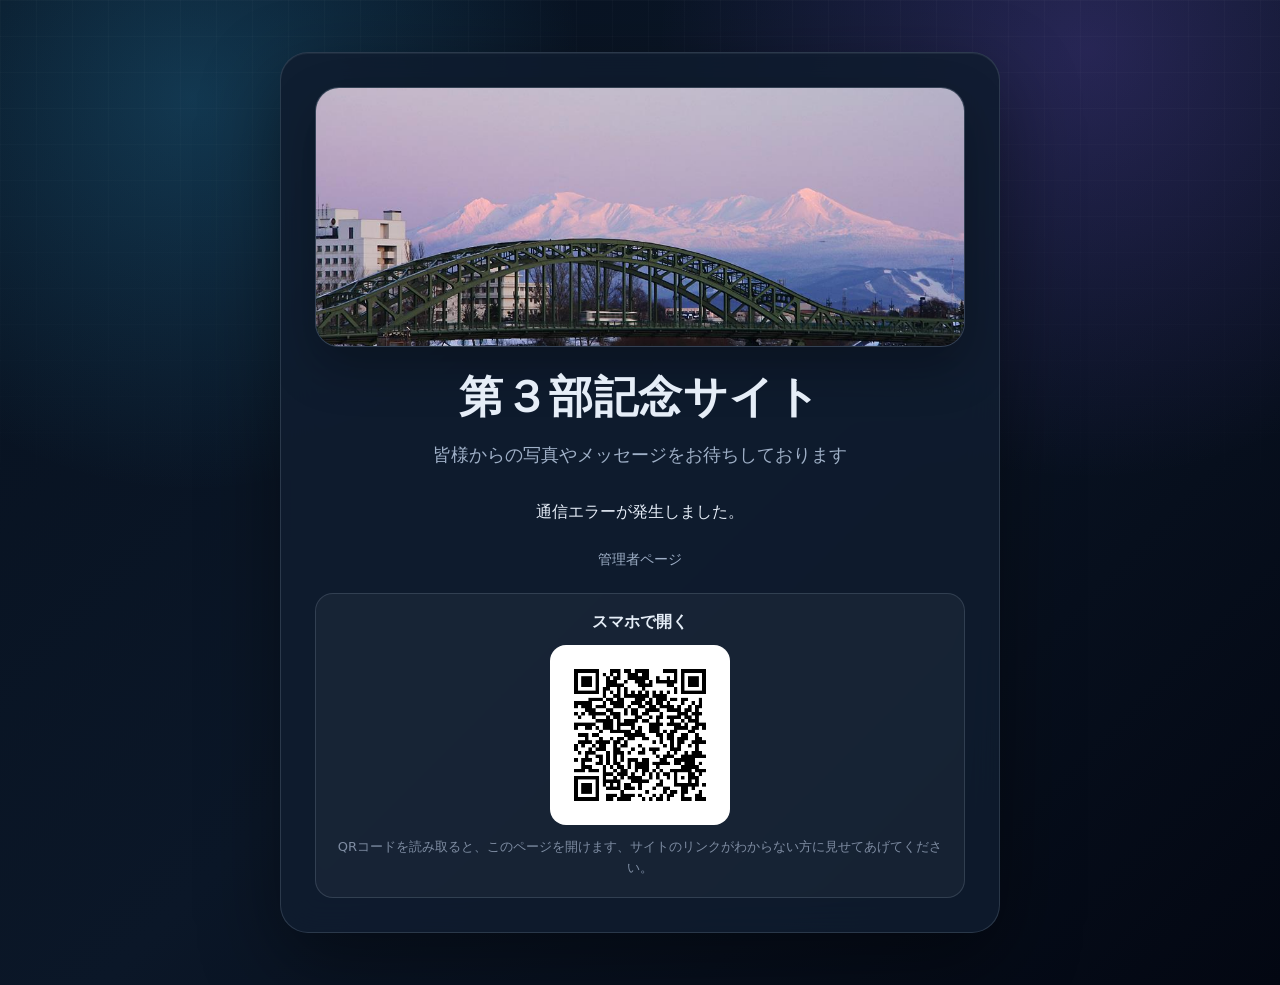
==== index.html @ 17c4a403 "Add files via upload" ====
<!DOCTYPE html>
<html lang="ja">

<head>
    <meta charset="UTF-8">
    <meta name="viewport" content="width=device-width, initial-scale=1.0">
    <title>第３部記念サイト</title>
    <link rel="stylesheet" href="style.css">
</head>

<body>

    <div class="card">

        <div id="siteHeroSlider" class="site-hero-slider">
            <div id="siteHeroTrack" class="site-hero-track"></div>
        </div>

        <h1 id="siteTitle">第３部記念サイト</h1>

        <p id="siteSubtitle" class="subtitle">
            皆様からの写真やメッセージをお待ちしております
        </p>
        <section id="venueNotice" class="venue-notice" hidden>
            <h2 id="venueNoticeTitle"></h2>

            <div class="venue-info">
                <p id="venueDateRow" hidden>
                    <span>日時</span>
                    <b id="venueDate"></b>
                </p>

                <p id="venueNameRow" hidden>
                    <span>会場</span>
                    <b id="venueName"></b>
                </p>

                <p id="venueAddressRow" hidden>
                    <span>住所</span>
                    <b id="venueAddress"></b>
                </p>
            </div>

            <p id="venueNoticeText" class="venue-notice-text" hidden></p>

            <div class="venue-button-row">
                <a id="venueMapLink" class="button venue-map-button" target="_blank" rel="noopener noreferrer" hidden>
                    会場をGoogleマップで開く
                </a>


            </div>
        </section>

        <div id="recipientList"></div>
        <footer>
            <a href="admin/index.html">
                管理者ページ
            </a>
        </footer>
        <div class="qr-section">
            <p class="qr-title">スマホで開く</p>

            <img class="site-qr" src="/images/farewell_site_qr.png" alt="送別会ページQRコード">

            <p class="qr-note">
                QRコードを読み取ると、このページを開けます、サイトのリンクがわからない方に見せてあげてください。
            </p>
        </div>
    </div>



    <script>
        let heroScrollerTimerId = null;
        let heroScrollerResumeTimerId = null;
        let heroScrollEndTimerId = null;
        let heroScrollerLoopWidth = 0;
        let heroScrollerSlider = null;
        let heroScrollerTrack = null;
        let heroScrollerOriginalPhotoCount = 0;
        let heroUserScrolling = false;

        async function loadHeroPhotos() {
            const slider = document.getElementById("siteHeroSlider");
            const track = document.getElementById("siteHeroTrack");

            setupHeroNativeFlick(slider, track);

            try {
                const response = await fetch(
                    `/api/site_hero_photos?t=${Date.now()}`,
                    {
                        cache: "no-store"
                    }
                );

                const data = await response.json();

                if (!data.ok || !data.photos || data.photos.length === 0) {
                    renderHeroFallback(slider, track);
                    return;
                }

                renderHeroSlider(slider, track, data.photos);

            } catch (error) {
                renderHeroFallback(slider, track);
            }
        }

        function renderHeroFallback(slider, track) {
            stopHeroScroller();

            slider.classList.add("is-static");
            slider.scrollLeft = 0;

            track.innerHTML = "";

            const image = document.createElement("img");
            image.className = "site-hero-photo";
            image.src = `/images/site-hero.jpg?t=${Date.now()}`;
            image.alt = "送別会";

            track.appendChild(image);
        }

        function renderHeroSlider(slider, track, photos) {
            stopHeroScroller();

            slider.classList.remove("is-static");
            slider.scrollLeft = 0;
            track.innerHTML = "";

            const safePhotos =
                photos.filter(photo =>
                    /^https:\/\/[^\s"'<>]+$/i.test(String(photo.image_url || ""))
                );

            if (safePhotos.length === 0) {
                renderHeroFallback(slider, track);
                return;
            }

            if (safePhotos.length === 1) {
                slider.classList.add("is-static");

                const image = createHeroImage(safePhotos[0]);
                track.appendChild(image);
                return;
            }

            const loopPhotos = [];

            /*
                3周以上並べる。
                iPhoneのネイティブ横スクロールで触れるようにする。
            */
            while (
                loopPhotos.length < safePhotos.length * 3 ||
                loopPhotos.length < 12
            ) {
                safePhotos.forEach(photo => {
                    loopPhotos.push(photo);
                });
            }

            loopPhotos.forEach(photo => {
                const image = createHeroImage(photo);
                track.appendChild(image);
            });

            waitForHeroImages(track)
                .then(() => {
                    setTimeout(() => {
                        startHeroScroller(
                            slider,
                            track,
                            safePhotos.length,
                            false
                        );
                    }, 300);
                });
        }

        function createHeroImage(photo) {
            const image = document.createElement("img");
            image.className = "site-hero-photo";
            image.src = photo.image_url;
            image.alt = "送別会写真";
            image.loading = "eager";
            image.decoding = "async";
            return image;
        }

        function waitForHeroImages(track) {
            const images =
                [...track.querySelectorAll("img")];

            const waits =
                images.map(image => {
                    if (image.complete) {
                        return Promise.resolve();
                    }

                    return new Promise(resolve => {
                        image.addEventListener("load", resolve, { once: true });
                        image.addEventListener("error", resolve, { once: true });
                    });
                });

            return Promise.all(waits);
        }

        function startHeroScroller(
            slider,
            track,
            originalPhotoCount,
            keepPosition
        ) {
            pauseHeroScroller();

            heroScrollerSlider = slider;
            heroScrollerTrack = track;
            heroScrollerOriginalPhotoCount = originalPhotoCount;

            heroScrollerLoopWidth =
                calculateHeroLoopWidth(track, originalPhotoCount);

            if (heroScrollerLoopWidth <= 1) {
                return;
            }

            /*
                3周並んでいるうち、真ん中の周から開始する。
                左右どちらにフリックしても余裕を持たせる。
            */
            if (!keepPosition) {
                slider.scrollLeft = heroScrollerLoopWidth;
            }

            normalizeHeroScrollPosition(slider);

            const speed = 2;

            heroScrollerTimerId = setInterval(() => {
                if (heroUserScrolling) {
                    return;
                }

                slider.scrollLeft += speed;

                normalizeHeroScrollPosition(slider);

            }, 30);
        }

        function pauseHeroScroller() {
            if (heroScrollerTimerId) {
                clearInterval(heroScrollerTimerId);
                heroScrollerTimerId = null;
            }
        }

        function stopHeroScroller() {
            pauseHeroScroller();

            if (heroScrollerResumeTimerId) {
                clearTimeout(heroScrollerResumeTimerId);
                heroScrollerResumeTimerId = null;
            }

            if (heroScrollEndTimerId) {
                clearTimeout(heroScrollEndTimerId);
                heroScrollEndTimerId = null;
            }

            heroScrollerLoopWidth = 0;
            heroScrollerSlider = null;
            heroScrollerTrack = null;
            heroScrollerOriginalPhotoCount = 0;
            heroUserScrolling = false;
        }

        function setupHeroNativeFlick(slider, track) {
            if (slider.dataset.heroNativeFlickReady === "1") {
                return;
            }

            slider.dataset.heroNativeFlickReady = "1";

            const beginManualScroll = () => {
                if (heroScrollerLoopWidth <= 1) {
                    return;
                }

                heroUserScrolling = true;
                pauseHeroScroller();

                if (heroScrollerResumeTimerId) {
                    clearTimeout(heroScrollerResumeTimerId);
                    heroScrollerResumeTimerId = null;
                }

                if (heroScrollEndTimerId) {
                    clearTimeout(heroScrollEndTimerId);
                    heroScrollEndTimerId = null;
                }
            };

            const endManualScroll = () => {
                if (heroScrollerLoopWidth <= 1) {
                    return;
                }

                if (heroScrollEndTimerId) {
                    clearTimeout(heroScrollEndTimerId);
                }

                heroScrollEndTimerId = setTimeout(() => {
                    heroUserScrolling = false;

                    startHeroScroller(
                        slider,
                        track,
                        heroScrollerOriginalPhotoCount,
                        true
                    );

                }, 1200);
            };

            /*
                scrollイベントでは停止しない。
                ここではループ位置の補正だけ行う。
            */
            slider.addEventListener("scroll", () => {
                normalizeHeroScrollPosition(slider);
            }, {
                passive: true
            });

            /*
                iPhone / iPad
            */
            slider.addEventListener("touchstart", beginManualScroll, {
                passive: true
            });

            slider.addEventListener("touchend", endManualScroll, {
                passive: true
            });

            slider.addEventListener("touchcancel", endManualScroll, {
                passive: true
            });

            /*
                PC
            */
            slider.addEventListener("mousedown", beginManualScroll);

            window.addEventListener("mouseup", endManualScroll);
        }

        function normalizeHeroScrollPosition(slider) {
            if (heroScrollerLoopWidth <= 1) {
                return;
            }

            /*
                3周分のうち、真ん中周辺に戻す。
                見た目は同じ写真列なので、ジャンプしても分からない。
            */
            if (slider.scrollLeft < heroScrollerLoopWidth * 0.45) {
                slider.scrollLeft += heroScrollerLoopWidth;
                return;
            }

            if (slider.scrollLeft > heroScrollerLoopWidth * 1.55) {
                slider.scrollLeft -= heroScrollerLoopWidth;
            }
        }

        function calculateHeroLoopWidth(track, originalPhotoCount) {
            const photos =
                [...track.querySelectorAll(".site-hero-photo")]
                    .slice(0, originalPhotoCount);

            if (photos.length === 0) {
                return 0;
            }

            const style =
                window.getComputedStyle(track);

            const gap =
                parseFloat(style.columnGap || style.gap || "0") || 0;

            let width = 0;

            photos.forEach(photo => {
                width += photo.getBoundingClientRect().width;
            });

            width += gap * photos.length;

            return Math.max(1, width);
        }

        async function loadSiteNotice() {
            const siteTitle = document.getElementById("siteTitle");
            const siteSubtitle = document.getElementById("siteSubtitle");
            const venueNotice = document.getElementById("venueNotice");
            const venueNoticeTitle = document.getElementById("venueNoticeTitle");
            const venueDateRow = document.getElementById("venueDateRow");
            const venueDate = document.getElementById("venueDate");
            const venueNameRow = document.getElementById("venueNameRow");
            const venueName = document.getElementById("venueName");
            const venueAddressRow = document.getElementById("venueAddressRow");
            const venueAddress = document.getElementById("venueAddress");
            const venueNoticeText = document.getElementById("venueNoticeText");
            const venueMapLink = document.getElementById("venueMapLink");


            try {
                const response = await fetch("/api/site_notice");
                const data = await response.json();

                if (!data.ok || !data.notice) {
                    venueNotice.hidden = true;
                    return;
                }

                const notice = data.notice;

                siteTitle.textContent = notice.site_title || "第３部送別記念サイト";
                siteSubtitle.textContent = notice.site_subtitle || "皆様からの写真やメッセージをお待ちしております";

                if (!notice.is_visible) {
                    venueNotice.hidden = true;
                    return;
                }

                venueNoticeTitle.textContent =
                    notice.notice_title || "宴会場のお知らせ";

                setNoticeRow(
                    venueDateRow,
                    venueDate,
                    notice.event_datetime
                );

                setNoticeRow(
                    venueNameRow,
                    venueName,
                    notice.venue_name
                );

                setNoticeRow(
                    venueAddressRow,
                    venueAddress,
                    notice.venue_address
                );

                setNoticeText(
                    venueNoticeText,
                    notice.notice_text
                );

                setNoticeLink(
                    venueMapLink,
                    notice.map_url
                );

                venueNotice.hidden = false;

            } catch (error) {
                venueNotice.hidden = true;
            }
        }

        function setNoticeRow(rowElement, valueElement, value) {
            const text = String(value || "").trim();

            if (!text) {
                rowElement.hidden = true;
                valueElement.textContent = "";
                return;
            }

            valueElement.textContent = text;
            rowElement.hidden = false;
        }

        function setNoticeText(element, value) {
            const text = String(value || "").trim();

            if (!text) {
                element.hidden = true;
                element.textContent = "";
                return;
            }

            element.textContent = text;
            element.hidden = false;
        }

        function setNoticeLink(element, value) {
            const url = String(value || "").trim();

            if (!/^https:\/\/[^\s"'<>]+$/i.test(url)) {
                element.hidden = true;
                element.removeAttribute("href");
                return;
            }

            element.href = url;
            element.hidden = false;
        }

        async function loadRecipients() {

            const list =
                document.getElementById(
                    "recipientList"
                );

            list.innerHTML =
                "<p>読み込み中...</p>";

            try {

                const response =
                    await fetch(
                        "/api/recipients"
                    );

                const data =
                    await response.json();

                if (!data.ok) {

                    list.innerHTML =
                        "<p>送別者情報を取得できませんでした。</p>";

                    return;
                }

                list.innerHTML = "";

                data.recipients.forEach(
                    recipient => {

                        const card = document.createElement("div");
                        card.className = "recipient-card";

                        const avatar = createRecipientAvatar(recipient);

                        const content = document.createElement("div");
                        content.className = "recipient-content";

                        const name = document.createElement("h2");
                        name.textContent = recipient.name || "";

                        const title = document.createElement("p");
                        title.textContent = recipient.title || "";

                        const link = document.createElement("a");
                        link.className = "button";
                        link.href = `person.html?id=${encodeURIComponent(recipient.id)}`;
                        link.textContent = "この方のページを見る";

                        content.appendChild(name);
                        content.appendChild(title);

                        card.appendChild(avatar);
                        card.appendChild(content);
                        card.appendChild(link);
                        list.appendChild(card);

                    }
                );

            } catch (error) {

                list.innerHTML =
                    "<p>通信エラーが発生しました。</p>";

            }

        }


        function createRecipientAvatar(recipient) {

            const avatar =
                document.createElement("div");

            avatar.className =
                "recipient-avatar";

            const imageUrl =
                recipient.photo_url ||
                recipient.image_url ||
                recipient.avatar_url ||
                "";

            if (imageUrl) {

                const image =
                    document.createElement("img");

                image.src = imageUrl;
                image.alt = recipient.name || "送別者";

                avatar.appendChild(image);
                return avatar;

            }

            const name =
                recipient.name || "送";

            avatar.textContent =
                name.trim().slice(0, 1) || "送";

            return avatar;

        }

        loadHeroPhotos();
        loadSiteNotice();
        loadRecipients();

    </script>

</body>

</html>
---- style.css ----
*{
    margin:0;
    padding:0;
    box-sizing:border-box;
}

body{
    min-height:100vh;
    display:flex;
    justify-content:center;
    align-items:center;
    background:linear-gradient(
        135deg,
        #667eea,
        #764ba2
    );
    font-family:"Yu Gothic UI",sans-serif;
    padding:20px;
}

.card{
    width:100%;
    max-width:650px;
    background:#ffffff;
    border-radius:24px;
    padding:40px;
    text-align:center;
    box-shadow:0 20px 50px rgba(0,0,0,.15);
}

.hero-icon{
    font-size:64px;
    margin-bottom:20px;
}

h1{
    font-size:40px;
    margin-bottom:20px;
}

.subtitle{
    font-size:18px;
    margin-bottom:35px;
    color:#555;
}

.button{
    display:block;
    width:100%;
    margin-top:15px;
    padding:18px;
    border-radius:14px;
    text-decoration:none;
    color:#fff;
    background:#4f46e5;
    transition:.2s;
    font-size:18px;
}

.button:hover{
    transform:translateY(-2px);
}

.form-area{
    margin-top:25px;
    text-align:left;
}

.form-label{
    display:block;
    margin:18px 0 8px;
    font-weight:bold;
    color:#333;
}

.input,
.textarea{
    width:100%;
    padding:14px;
    border:1px solid #ddd;
    border-radius:12px;
    font-size:16px;
    font-family:inherit;
}

.textarea{
    min-height:150px;
    resize:vertical;
}

.button-submit{
    border:none;
    cursor:pointer;
    font-family:inherit;
}

.button-secondary{
    background:#64748b;
}

.result-message{
    margin-top:20px;
    font-weight:bold;
    color:#4f46e5;
    text-align:center;
}

.wide-card{
    max-width:850px;
}

.admin-box{
    margin-top:25px;
    text-align:left;
}

.message-list{
    margin-top:25px;
    display:grid;
    gap:16px;
}

.message-card{
    padding:18px;
    border:1px solid #e5e7eb;
    border-radius:16px;
    background:#fafafa;
    /* text-align:left; */
}

.message-name{
    font-weight:bold;
    color:#111827;
}

.message-date{
    margin-top:4px;
    font-size:13px;
    color:#6b7280;
}

.message-text{
    margin-top:12px;
    line-height:1.8;
    white-space:pre-wrap;
    word-break:break-word;
    overflow-wrap:anywhere;
    color:#333;
}

.small-textarea{
    min-height:240px;
}

.button-submit:disabled{
    opacity:.65;
    cursor:not-allowed;
    transform:none;
}

.success-message{
    color:#16a34a;
}

.error-message{
    color:#dc2626;
}

.recipient-card{
    margin-top:20px;
    padding:20px;
    border-radius:16px;
    background:#f8fafc;
    border:1px solid #e5e7eb;
}

.recipient-card h2{
    margin-bottom:10px;
    color:#111827;
}

.recipient-card p{
    margin-bottom:15px;
    color:#6b7280;
}

.profile-section{
    margin-top:25px;
    padding:24px;
    border-radius:18px;
    background:#f8fafc;
    border:1px solid #e5e7eb;
    text-align:left;
}

.profile-section h2{
    margin-bottom:16px;
    text-align:center;
}

.profile-body{
    line-height:1.9;
    color:#333;
    white-space:normal;
    word-break:break-word;
}

.profile-body p{
    margin-bottom:12px;
}

.person-menu{
    margin-top:25px;
}

.gallery-grid{

    display:grid;

    grid-template-columns:
        repeat(
            auto-fill,
            minmax(120px,1fr)
        );

    gap:12px;

    margin-top:20px;

}

.gallery-item img{

    width:100%;
    aspect-ratio:1;

    object-fit:cover;

    border-radius:12px;

    cursor:pointer;

}

.viewer{

    position:fixed;

    inset:0;

    background:
    rgba(0,0,0,.85);

    display:flex;

    justify-content:center;

    align-items:center;

    z-index:9999;

}

.viewer img{

    max-width:95vw;
    max-height:95vh;

}

.hidden{

    display:none;

}

.gallery-grid{
    display:grid;
    grid-template-columns:repeat(auto-fill,minmax(140px,1fr));
    gap:14px;
    margin-top:20px;
}

.gallery-card{
    background:#fff;
    border-radius:16px;
    overflow:hidden;
    border:1px solid #e5e7eb;
    box-shadow:0 8px 18px rgba(0,0,0,.08);
}

.gallery-card img{
    width:100%;
    height:auto;
    max-height:280px;
    object-fit:contain;
    display:block;
    background:#f8fafc;
    cursor:pointer;
}

.gallery-info{
    padding:12px;
}

.gallery-name{
    font-weight:bold;
    margin-bottom:6px;
    color:#111827;
}

.gallery-comment{

    font-size:14px;

    color:#555;

    margin-bottom:8px;

    white-space:pre-wrap;

    text-align:center;

}

.gallery-date{
    font-size:12px;
    color:#999;
}

.viewer{
    position:fixed;
    inset:0;
    background:rgba(0,0,0,.86);
    display:flex;
    justify-content:center;
    align-items:center;
    z-index:9999;
}

.viewer-content{
    position:relative;
    display:flex;
    flex-direction:column;
    align-items:center;
    width:90vw;
    max-width:900px;
    max-height:90vh;
}

#viewerImage{
    width:auto;
    max-width:100%;
    max-height:64vh;
    object-fit:contain;
    border-radius:10px;
    background:#111;
}

.viewer-info{
    margin-top:8px;
    color:#fff;
    text-align:center;
    width:min(700px,90vw);
    max-height:22vh;
    overflow-y:auto;
}

.viewer-name{
    font-size:18px;
    font-weight:bold;
    line-height:1.25;
}

.viewer-comment{
    margin-top:4px;
    white-space:pre-wrap;
    text-align:center;
    word-break:break-word;
    line-height:1.35;
    font-size:14px;
}

.viewer-date{
    margin-top:4px;
    font-size:11px;
    line-height:1.2;
    opacity:.8;
}

.viewer-nav{
    position:absolute;
    top:50%;
    transform:translateY(-50%);
    width:48px;
    height:48px;
    border:none;
    border-radius:50%;
    background:rgba(255,255,255,.28);
    color:#fff;
    font-size:24px;
    cursor:pointer;
    z-index:10000;
}

#prevButton{
    left:12px;
}

#nextButton{
    right:12px;
}

.hidden{
    display:none;
}

@media (max-width:600px){
    .gallery-grid{
        grid-template-columns:repeat(2,1fr);
    }

    .viewer-nav{
        width:42px;
        height:42px;
        font-size:20px;
    }

    #prevButton{
        left:8px;
    }

    #nextButton{
        right:8px;
    }
}

.viewer-close{

    position:absolute;

    top:10px;
    right:10px;

    width:42px;
    height:42px;

    border:none;

    border-radius:50%;

    background:rgba(0,0,0,.6);

    color:#fff;

    font-size:28px;

    font-weight:bold;

    cursor:pointer;

    z-index:10001;

}

.viewer-name,
.viewer-comment,
.viewer-date{
    width:100%;
    text-align:center;
}

.viewer-name{
    font-size:24px;
    font-weight:bold;
    margin-top:12px;
}

@media (max-width:600px){
    .viewer-content{
        width:92vw;
        max-height:92vh;
    }

    #viewerImage{
        max-height:58vh;
    }

    .viewer-info{
        margin-top:6px;
        max-height:24vh;
        padding:0 6px;
    }

    .viewer-name{
        font-size:16px;
    }

    .viewer-comment{
        font-size:13px;
        line-height:1.3;
    }

    .viewer-date{
        font-size:10px;
    }

    .viewer-close{
        top:6px;
        right:6px;
        width:38px;
        height:38px;
        font-size:24px;
    }
}

.danger-button{
    background:#dc2626;
}
.admin-button-row{
    display:flex;
    gap:10px;
    flex-wrap:wrap;
    justify-content:center;
    margin-top:18px;
}

.admin-button-row .button{
    margin:0;
}
/* ===== Dark Modern Theme / 2026-06 ===== */

:root{
    --bg-deep:#07111f;
    --bg-mid:#0b1728;
    --panel:#101c2f;
    --panel-soft:#16243a;
    --panel-glass:rgba(16,28,47,.86);
    --line:rgba(148,163,184,.22);
    --line-strong:rgba(148,163,184,.36);
    --text:#e5edf7;
    --text-soft:#9fb0c7;
    --text-muted:#7f8da3;
    --accent:#38bdf8;
    --accent-2:#8b5cf6;
    --success:#22c55e;
    --danger:#ef4444;
    --warning:#f59e0b;
}

body{
    min-height:100vh;
    align-items:flex-start;
    color:var(--text);
    background:
        radial-gradient(circle at 15% 10%, rgba(56,189,248,.22), transparent 28%),
        radial-gradient(circle at 85% 5%, rgba(139,92,246,.22), transparent 30%),
        linear-gradient(135deg, var(--bg-deep), var(--bg-mid) 48%, #030712);
    font-family:
        "Yu Gothic UI",
        "Meiryo",
        system-ui,
        sans-serif;
    padding:28px;
}

body::before{
    content:"";
    position:fixed;
    inset:0;
    pointer-events:none;
    background:
        linear-gradient(rgba(255,255,255,.03) 1px, transparent 1px),
        linear-gradient(90deg, rgba(255,255,255,.03) 1px, transparent 1px);
    background-size:36px 36px;
    mask-image:linear-gradient(to bottom, rgba(0,0,0,.7), transparent 70%);
}

.card{
    position:relative;
    z-index:1;
    width:100%;
    max-width:720px;
    margin:24px auto;
    background:var(--panel-glass);
    border:1px solid var(--line);
    border-radius:28px;
    padding:34px;
    color:var(--text);
    text-align:center;
    box-shadow:
        0 28px 80px rgba(0,0,0,.42),
        inset 0 1px 0 rgba(255,255,255,.06);
    backdrop-filter:blur(18px);
}

.wide-card{
    max-width:1050px;
}

.hero-icon{
    width:76px;
    height:76px;
    margin:0 auto 18px;
    display:grid;
    place-items:center;
    font-size:42px;
    border-radius:24px;
    background:
        linear-gradient(135deg, rgba(56,189,248,.26), rgba(139,92,246,.26));
    border:1px solid var(--line);
    box-shadow:0 16px 38px rgba(0,0,0,.32);
}

h1{
    color:var(--text);
    font-size:clamp(30px, 5vw, 44px);
    line-height:1.18;
    letter-spacing:.02em;
}

h2{
    color:var(--text);
}

.subtitle{
    color:var(--text-soft);
}

.button{
    color:#f8fafc;
    background:
        linear-gradient(135deg, #2563eb, #06b6d4);
    border:1px solid rgba(255,255,255,.12);
    border-radius:14px;
    font-weight:700;
    box-shadow:0 12px 28px rgba(37,99,235,.28);
}

.button:hover{
    transform:translateY(-2px);
    box-shadow:0 16px 34px rgba(56,189,248,.32);
}

.button-secondary{
    background:linear-gradient(135deg, #334155, #1e293b);
    box-shadow:0 10px 22px rgba(0,0,0,.24);
}

.button-submit{
    background:linear-gradient(135deg, #7c3aed, #2563eb);
}

.danger-button{
    background:linear-gradient(135deg, #ef4444, #be123c);
}

.input,
.textarea{
    color:var(--text);
    background:rgba(15,23,42,.86);
    border:1px solid var(--line);
    border-radius:14px;
    outline:none;
}

.input::placeholder,
.textarea::placeholder{
    color:var(--text-muted);
}

.input:focus,
.textarea:focus{
    border-color:rgba(56,189,248,.72);
    box-shadow:0 0 0 4px rgba(56,189,248,.13);
}

.form-label{
    color:var(--text-soft);
}

.result-message{
    color:var(--accent);
}

.success-message{
    color:var(--success);
}

.error-message{
    color:var(--danger);
}

.recipient-card,
.message-card,
.profile-section,
.gallery-card{
    background:
        linear-gradient(180deg, rgba(30,41,59,.86), rgba(15,23,42,.9));
    border:1px solid var(--line);
    box-shadow:0 18px 42px rgba(0,0,0,.25);
}

.recipient-card{
    display:grid;
    grid-template-columns:auto 1fr;
    gap:18px;
    align-items:center;
    text-align:left;
    padding:22px;
}

.recipient-card h2{
    margin:0 0 6px;
    color:var(--text);
}

.recipient-card p{
    color:var(--text-soft);
}

.recipient-card .button{
    grid-column:1 / -1;
    text-align:center;
}

.recipient-avatar{
    width:86px;
    height:86px;
    border-radius:28px;
    overflow:hidden;
    display:grid;
    place-items:center;
    flex-shrink:0;
    color:#fff;
    font-size:30px;
    font-weight:800;
    letter-spacing:.03em;
    background:
        linear-gradient(135deg, rgba(56,189,248,.95), rgba(139,92,246,.95));
    border:1px solid rgba(255,255,255,.22);
    box-shadow:
        0 16px 34px rgba(37,99,235,.28),
        inset 0 1px 0 rgba(255,255,255,.28);
}

.recipient-avatar img{
    width:100%;
    height:100%;
    display:block;
    object-fit:cover;
}

.recipient-content{
    min-width:0;
}

.message-name,
.gallery-name{
    color:var(--text);
}

.message-date,
.gallery-date{
    color:var(--text-muted);
}

.message-text,
.gallery-comment,
.profile-body{
    color:var(--text-soft);
}

.gallery-card img{
    background:#020617;
}

.viewer{
    background:rgba(2,6,23,.92);
}

footer{
    margin-top:26px;
}

footer a{
    color:var(--text-soft);
    text-decoration:none;
    font-size:14px;
}

footer a:hover{
    color:var(--accent);
}

@media (max-width:600px){
    body{
        padding:14px;
    }

    .card{
        padding:24px 18px;
        border-radius:24px;
        margin:12px auto;
    }

    .recipient-card{
        grid-template-columns:1fr;
        text-align:center;
    }

    .recipient-avatar{
        margin:0 auto;
        width:78px;
        height:78px;
        border-radius:24px;
        font-size:26px;
    }

    .button{
        font-size:16px;
        padding:15px;
    }

    .admin-button-row{
        gap:8px;
    }
}

.recipient-avatar img{
    width:100%;
    height:100%;
    object-fit:contain;
    object-position:center;
}

.recipient-photo-admin{
    display:grid;
    gap:12px;
}

.recipient-photo-preview{
    width:140px;
    height:140px;
    margin:0 auto;
    border-radius:50%;
    border:1px solid rgba(255,255,255,.18);
    background:rgba(255,255,255,.06);
    display:flex;
    align-items:center;
    justify-content:center;
    overflow:hidden;
    color:#94a3b8;
    font-size:14px;
}

.recipient-photo-preview img{
    width:100%;
    height:100%;
    object-fit:contain;
    object-position:center;
}

.person-avatar{
    width:180px;
    height:180px;
    margin:0 auto 22px;
    border-radius:50%;
    border:1px solid rgba(255,255,255,.18);
    background:rgba(255,255,255,.06);
    display:flex;
    align-items:center;
    justify-content:center;
    overflow:hidden;
    box-shadow:0 18px 40px rgba(0,0,0,.25);
}

.person-avatar img{
    width:100%;
    height:100%;
    object-fit:contain;
    object-position:center;
}

.print-photo-grid{
    display:grid;
    grid-template-columns:
        repeat(auto-fill,minmax(240px,1fr));
    gap:20px;
    margin-top:20px;
}

.print-photo-card{
    padding:14px;
    border-radius:16px;
    border:1px solid var(--line);
    background:
        rgba(255,255,255,.03);
}

.print-photo-card img{
    width:100%;
    max-height:280px;
    object-fit:contain;
}

.print-photo-name{
    margin-top:10px;
    font-weight:bold;
}

.print-photo-comment{
    margin-top:8px;
    white-space:pre-wrap;
    word-break:break-word;
}

@media print{
    body{
        display:block;
        min-height:auto;
        padding:0;
        background:#fff !important;
        color:#111 !important;
    }

    body::before{
        display:none !important;
    }

    .card{
        width:100%;
        max-width:none;
        margin:0;
        padding:16mm;
        background:#fff !important;
        color:#111 !important;
        border:none;
        border-radius:0;
        box-shadow:none;
        backdrop-filter:none;
    }

    .person-menu{
        display:none !important;
    }

    h1,
    h2,
    .subtitle,
    .profile-body,
    .print-photo-name,
    .print-photo-comment{
        color:#111 !important;
    }

    h1{
        font-size:26pt;
        margin-bottom:6mm;
    }

    .subtitle{
        font-size:13pt;
        margin-bottom:8mm;
    }

    .person-avatar{
        width:42mm;
        height:42mm;
        margin:0 auto 8mm;
        border:1px solid #ccc;
        background:#fff;
        box-shadow:none;
    }

    .profile-section{
        margin-top:8mm;
        padding:0;
        background:#fff !important;
        border:none;
        box-shadow:none;
        page-break-inside:avoid;
        break-inside:avoid;
    }

    .profile-section h2{
        margin-bottom:5mm;
        font-size:16pt;
        text-align:left;
    }

    .profile-body{
        font-size:11.5pt;
        line-height:1.8;
        word-break:break-word;
        overflow-wrap:anywhere;
    }

    #printPhotoSection{
        display:block !important;
        page-break-before:auto;
    }

    .print-photo-grid{
        display:grid;
        grid-template-columns:repeat(2,1fr);
        gap:8mm;
        margin-top:8mm;
    }

    .print-photo-card{
        padding:0;
        border:none;
        background:#fff !important;
        page-break-inside:avoid;
        break-inside:avoid;
    }

    .print-photo-card img{
        width:100%;
        max-height:90mm;
        object-fit:contain;
        display:block;
        background:#fff;
    }

    .print-photo-name{
        margin-top:3mm;
        font-size:10.5pt;
        font-weight:bold;
    }

    .print-photo-comment{
        margin-top:2mm;
        font-size:10pt;
        line-height:1.5;
        white-space:pre-wrap;
        word-break:break-word;
        overflow-wrap:anywhere;
    }

    @page{
        size:A4;
        margin:12mm;
    }
}

.pdf-help-text{
    margin-top:10px;
    color:var(--text-muted);
    font-size:14px;
    line-height:1.6;
}

@media screen{
    #printPhotoSection{
        display:none !important;
    }
}

@media print{
    #printPhotoSection{
        display:block !important;
    }
}

.input-help-text{
    margin-top:8px;
    color:var(--text-muted);
    font-size:13px;
    line-height:1.6;
}

.gallery-info{
    text-align:left;
}

.gallery-name{
    text-align:center;
}

.gallery-comment{
    margin-top:8px;
    margin-bottom:8px;
    color:var(--text-soft);
    font-size:14px;
    line-height:1.6;
    white-space:pre-line;
    text-align:left;
    word-break:break-word;
    overflow-wrap:anywhere;
}

.gallery-date{
    text-align:center;
}

.viewer-comment{
    white-space:pre-line;
    word-break:break-word;
    overflow-wrap:anywhere;
}

.qr-section{
    margin-top:24px;
    padding:18px;
    border-radius:18px;
    border:1px solid var(--line);
    background:rgba(255,255,255,.04);
    text-align:center;
}

.qr-title{
    margin-bottom:12px;
    color:var(--text);
    font-weight:bold;
    font-size:16px;
}

.site-qr{
    width:180px;
    height:180px;
    padding:10px;
    border-radius:16px;
    background:#fff;
    display:block;
    margin:0 auto;
}

.qr-note{
    margin-top:12px;
    color:var(--text-muted);
    font-size:13px;
    line-height:1.6;
}

.venue-notice{
    margin:26px auto 30px;
    padding:22px;
    border-radius:22px;
    border:1px solid var(--line);
    background:
        linear-gradient(180deg, rgba(30,41,59,.88), rgba(15,23,42,.9));
    box-shadow:0 18px 42px rgba(0,0,0,.24);
    text-align:left;
}

.venue-notice h2{
    margin-bottom:16px;
    text-align:center;
    font-size:24px;
}

.venue-info{
    display:grid;
    gap:10px;
}

.venue-info p{
    display:grid;
    grid-template-columns:72px 1fr;
    gap:10px;
    color:var(--text-soft);
    line-height:1.7;
}

.venue-info span{
    color:var(--accent);
    font-weight:bold;
}

.venue-info b{
    color:var(--text-soft);
    font-weight:600;
}

.venue-notice-text{
    margin-top:16px;
    color:var(--text-soft);
    line-height:1.8;
    white-space:pre-wrap;
    word-break:break-word;
    overflow-wrap:anywhere;
}

.venue-button-row{
    display:grid;
    grid-template-columns:1fr 1fr;
    gap:12px;
    margin-top:18px;
}

.venue-button-row .button{
    margin:0;
    text-align:center;
}

.venue-map-button{
    background:
        linear-gradient(135deg, #0ea5e9, #22c55e);
}

@media (max-width:600px){
    .venue-notice{
        padding:18px;
        margin:22px auto 26px;
    }

    .venue-info p{
        grid-template-columns:1fr;
        gap:2px;
    }

    .venue-button-row{
        grid-template-columns:1fr;
    }
}

.venue-button-row{
    grid-template-columns:1fr;
}

.site-hero-slider{
    width:min(100%, 620px);
    height:220px;
    margin:0 auto 24px;
    overflow:hidden;
    border-radius:24px;
    border:1px solid var(--line);
    background:rgba(255,255,255,.05);
    box-shadow:0 20px 48px rgba(0,0,0,.28);
}

.site-hero-track{
    height:100%;
    display:flex;
    align-items:center;
    gap:14px;
    width:max-content;
    animation:siteHeroMarquee 34s linear infinite;
}

.site-hero-slider:hover .site-hero-track{
    animation-play-state:paused;
}

.site-hero-slider.is-static .site-hero-track{
    width:100%;
    animation:none;
}

.site-hero-photo{
    width:300px;
    height:220px;
    flex:0 0 300px;
    object-fit:cover;
    object-position:center;
    display:block;
}

.site-hero-slider.is-static .site-hero-photo{
    width:100%;
    flex:1 1 auto;
}

@keyframes siteHeroMarquee{
    from{
        transform:translateX(0);
    }

    to{
        transform:translateX(-50%);
    }
}

.hero-photo-admin-section{
    margin-top:28px;
    padding:22px;
    border-radius:20px;
    border:1px solid var(--line);
    background:rgba(255,255,255,.04);
}

.hero-photo-admin-section h2{
    text-align:center;
    margin-bottom:12px;
}

.hero-photo-admin-list{
    margin-top:18px;
    display:grid;
    gap:14px;
}

.hero-photo-admin-card{
    display:grid;
    grid-template-columns:120px 1fr auto;
    gap:14px;
    align-items:center;
    padding:12px;
    border-radius:16px;
    border:1px solid var(--line);
    background:rgba(15,23,42,.72);
}

.hero-photo-admin-card img{
    width:120px;
    height:78px;
    object-fit:cover;
    border-radius:12px;
    background:#020617;
}

.hero-photo-admin-info{
    color:var(--text-soft);
}

.hero-photo-admin-card .button{
    width:auto;
    min-width:90px;
    margin:0;
    padding:12px 16px;
}

@media (max-width:600px){
    .site-hero-slider{
        height:180px;
    }

    .site-hero-photo{
        width:240px;
        height:180px;
        flex-basis:240px;
    }

    .hero-photo-admin-card{
        grid-template-columns:1fr;
    }

    .hero-photo-admin-card img{
        width:100%;
        height:160px;
    }

    .hero-photo-admin-card .button{
        width:100%;
    }
}

/* iPhone / スマホでは hover 停止を無効化 */
@media (hover:none), (pointer:coarse){
    .site-hero-slider:hover .site-hero-track,
    .site-hero-slider:active .site-hero-track{
        animation-play-state:running !important;
    }
}

/* PCなどマウス操作できる端末だけ hover 停止を有効化 */
@media (hover:hover) and (pointer:fine){
    .site-hero-slider:hover .site-hero-track{
        animation-play-state:paused;
    }
}

/* iPhone Safari向けに横スクロールアニメーションを安定化 */
.site-hero-track{
    will-change:transform;
    transform:translate3d(0,0,0);
    -webkit-transform:translate3d(0,0,0);
}

.site-hero-photo{
    backface-visibility:hidden;
    -webkit-backface-visibility:hidden;
    transform:translateZ(0);
    -webkit-transform:translateZ(0);
}

/* 既存の keyframes を iPhone向けに translate3d で上書き */
@keyframes siteHeroMarquee{
    from{
        transform:translate3d(0,0,0);
    }

    to{
        transform:translate3d(-50%,0,0);
    }
}

/* iPhone Safari対策：CSS animationではなくJSで動かす */
.site-hero-track{
    animation:none !important;
    transform:translate3d(0,0,0);
    -webkit-transform:translate3d(0,0,0);
    will-change:transform;
}

.site-hero-slider:hover .site-hero-track,
.site-hero-slider:active .site-hero-track{
    animation-play-state:running !important;
}

/* ===== TOP写真スライダー iPhone Safari最終対策 ===== */

.site-hero-track{
    position:relative;
    left:0;
    animation:none !important;
    transform:none !important;
    -webkit-transform:none !important;
    will-change:left;
}

.site-hero-slider:hover .site-hero-track,
.site-hero-slider:active .site-hero-track{
    animation:none !important;
    transform:none !important;
    -webkit-transform:none !important;
}

.site-hero-photo{
    transform:none !important;
    -webkit-transform:none !important;
}

/* TOP写真をスマホで横フリックできるようにする */
.site-hero-slider{
    touch-action:pan-y;
    cursor:grab;
}

.site-hero-slider.is-dragging{
    cursor:grabbing;
}

.site-hero-slider.is-dragging .site-hero-track{
    animation:none !important;
    transition:none !important;
}

.site-hero-photo{
    -webkit-user-drag:none;
    user-select:none;
    -webkit-user-select:none;
    pointer-events:none;
}

/* ===== TOP写真スライダー Safariフリック安定版 ===== */

.site-hero-slider{
    overflow-x:auto !important;
    overflow-y:hidden !important;
    -webkit-overflow-scrolling:touch;
    touch-action:pan-x pan-y;
    scroll-behavior:auto;
    scrollbar-width:none;
}

.site-hero-slider::-webkit-scrollbar{
    display:none;
}

.site-hero-track{
    position:static !important;
    left:auto !important;
    transform:none !important;
    -webkit-transform:none !important;
    animation:none !important;
    will-change:auto !important;
}

.site-hero-slider:hover .site-hero-track,
.site-hero-slider:active .site-hero-track{
    transform:none !important;
    -webkit-transform:none !important;
    animation:none !important;
}

.site-hero-photo{
    pointer-events:none;
    user-select:none;
    -webkit-user-select:none;
    -webkit-user-drag:none;
}

/* TOP写真を少し大きくする */
.site-hero-slider{
    width:100%;
    max-width:680px;
    height:260px;
}

.site-hero-photo{
    width:350px;
    height:260px;
    flex:0 0 350px;
}

.site-hero-slider.is-static .site-hero-photo{
    width:100%;
    height:100%;
}

@media (max-width:600px){
    .site-hero-slider{
        height:220px;
    }

    .site-hero-photo{
        width:300px;
        height:220px;
        flex-basis:300px;
    }
}

/* 送別者一覧の顔写真を大きくする */
.recipient-avatar{
    width:112px;
    height:112px;
    border-radius:32px;
    font-size:34px;
}

/* 個別紹介ページの顔写真を大きくする */
.person-avatar{
    width:230px;
    height:230px;
}

/* スマホでは少し抑える */
@media (max-width:600px){
    .recipient-avatar{
        width:96px;
        height:96px;
        border-radius:28px;
        font-size:30px;
    }

    .person-avatar{
        width:190px;
        height:190px;
    }
}

/* 送別者写真をさらに大きく、顔が大きく見えるようにする */
.recipient-avatar{
    width:140px;
    height:140px;
    border-radius:36px;
    font-size:40px;
}

.recipient-avatar img{
    width:100%;
    height:100%;
    object-fit:cover !important;
    object-position:center;
}

/* 個別紹介ページの写真もさらに大きく */
.person-avatar{
    width:280px;
    height:280px;
}

.person-avatar img{
    width:100%;
    height:100%;
    object-fit:cover !important;
    object-position:center;
}

/* スマホ用 */
@media (max-width:600px){
    .recipient-avatar{
        width:120px;
        height:120px;
        border-radius:32px;
        font-size:36px;
    }

    .person-avatar{
        width:230px;
        height:230px;
    }
}

/* TOP写真管理を3列サムネイル表示にする */
.hero-photo-admin-list{
    display:grid !important;
    grid-template-columns:repeat(3, minmax(0, 1fr)) !important;
    gap:14px !important;
}

.hero-photo-admin-card{
    display:flex !important;
    flex-direction:column;
    gap:10px;
    align-items:stretch;
    padding:12px;
    text-align:center;
}

.hero-photo-admin-card img{
    width:100% !important;
    height:auto !important;
    aspect-ratio:4 / 3;
    object-fit:cover;
    border-radius:12px;
}

.hero-photo-admin-info{
    display:grid;
    gap:8px;
    color:var(--text-soft);
    font-size:13px;
}

.hero-photo-sort-label{
    display:grid;
    gap:6px;
    text-align:left;
    color:var(--text-soft);
    font-size:13px;
}

.hero-photo-sort-input{
    width:100%;
    padding:10px;
    border-radius:10px;
    border:1px solid var(--line);
    background:rgba(15,23,42,.86);
    color:var(--text);
    font-size:15px;
}

.hero-photo-admin-card .button{
    width:100%;
    min-width:0;
    margin:0;
    padding:11px;
    font-size:14px;
}

@media (max-width:600px){
    .hero-photo-admin-list{
        grid-template-columns:repeat(2, minmax(0, 1fr)) !important;
    }

    .hero-photo-admin-card img{
        aspect-ratio:1 / 1;
    }
}

/* 管理画面ステータストースト */
.admin-status-toast{
    position:fixed;
    top:22px;
    right:22px;
    z-index:30000;
    max-width:min(420px, calc(100vw - 32px));
    padding:14px 18px;
    border-radius:16px;
    color:#f8fafc;
    font-weight:700;
    line-height:1.6;
    text-align:left;
    border:1px solid rgba(255,255,255,.18);
    box-shadow:0 18px 44px rgba(0,0,0,.38);
    backdrop-filter:blur(14px);
    animation:adminStatusToastIn .18s ease-out;
    pointer-events:none;
}

.admin-status-toast[hidden]{
    display:none;
}

.admin-status-toast.is-info{
    background:rgba(30,41,59,.92);
}

.admin-status-toast.is-success{
    background:linear-gradient(135deg, rgba(34,197,94,.92), rgba(14,165,233,.9));
}

.admin-status-toast.is-error{
    background:linear-gradient(135deg, rgba(239,68,68,.94), rgba(190,18,60,.92));
}

@keyframes adminStatusToastIn{
    from{
        opacity:0;
        transform:translateY(-8px);
    }

    to{
        opacity:1;
        transform:translateY(0);
    }
}

@media (max-width:600px){
    .admin-status-toast{
        top:12px;
        left:12px;
        right:12px;
        max-width:none;
    }
}
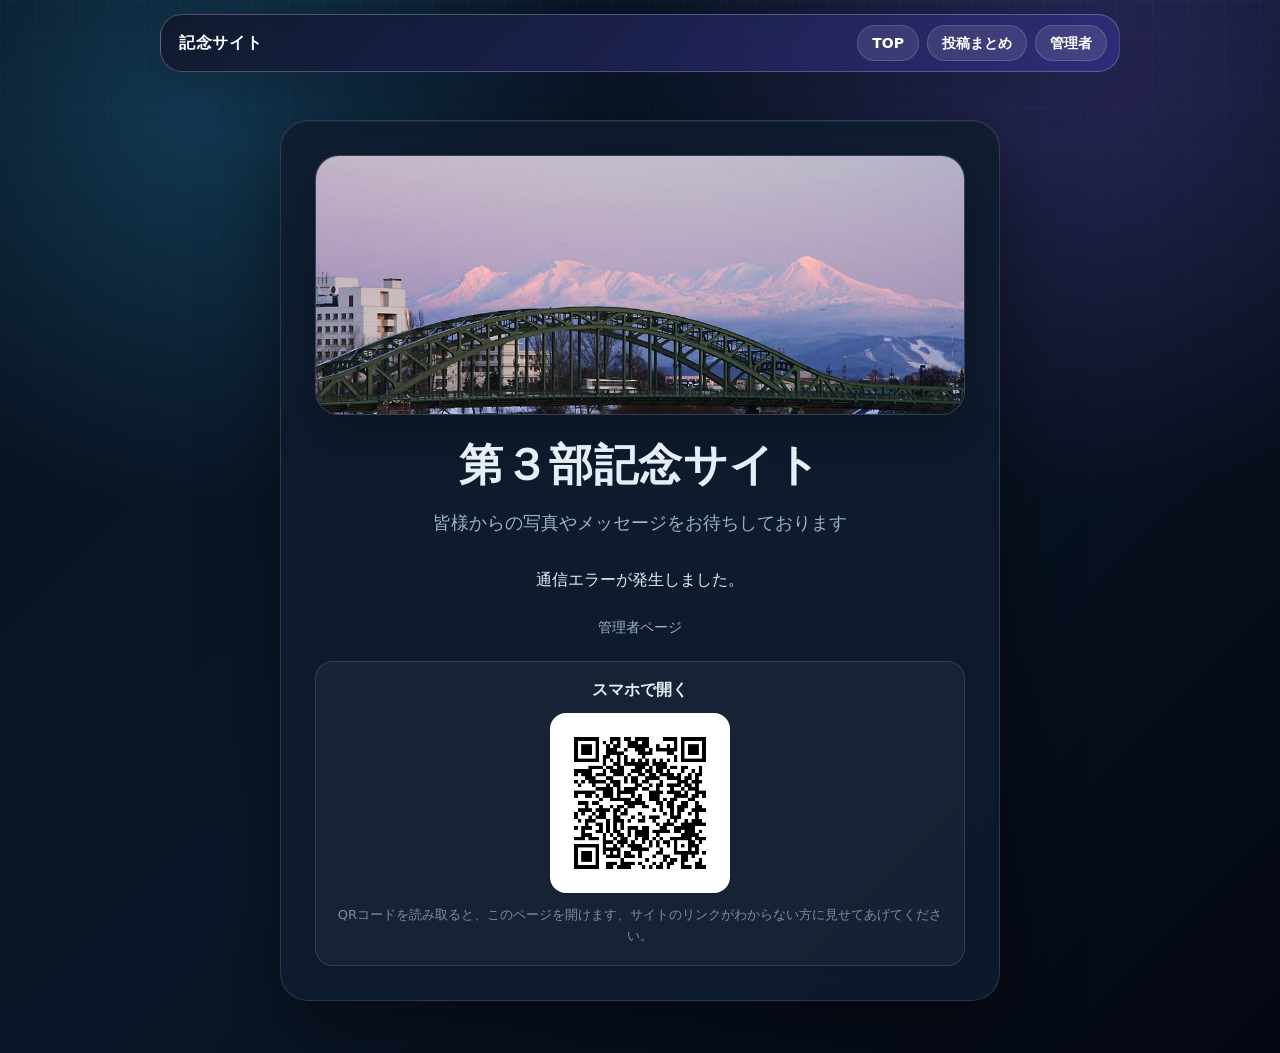
==== commit 89547d75: "Add files via upload" ====
--- a/index.html
+++ b/index.html
@@ -9,6 +9,27 @@
 </head>
 
 <body>
+
+<header class="site-nav" data-site-nav>
+    <a class="site-nav-brand" href="/index.html">記念サイト</a>
+
+    <button
+        class="site-nav-toggle"
+        type="button"
+        aria-controls="siteNavMenu"
+        aria-expanded="false"
+        data-site-nav-toggle>
+        <span class="site-nav-toggle-icon">☰</span>
+        <span class="site-nav-toggle-text">メニュー</span>
+    </button>
+
+    <nav id="siteNavMenu" class="site-nav-links" data-site-nav-menu>
+        <a href="/index.html">TOP</a>
+        <a href="/summary.html">投稿まとめ</a>
+        <a href="/admin/index.html">管理者</a>
+    </nav>
+</header>
+
 
     <div class="card">
 
@@ -582,6 +603,8 @@
                     }
                 );
 
+                await appendSummaryLink(list);
+
             } catch (error) {
 
                 list.innerHTML =
@@ -589,6 +612,53 @@
 
             }
 
+        }
+
+
+        async function appendSummaryLink(list) {
+            try {
+                const response = await fetch(`/api/summary?meta=1&t=${Date.now()}`, {
+                    cache: "no-store"
+                });
+
+                const data = await response.json();
+
+                if (!response.ok || !data.ok || !data.settings || !data.settings.summary_enabled) {
+                    return;
+                }
+
+                const card = document.createElement("div");
+                card.className = "recipient-card summary-top-card";
+
+                const avatar = document.createElement("div");
+                avatar.className = "recipient-avatar summary-top-avatar";
+                avatar.textContent = "集";
+
+                const content = document.createElement("div");
+                content.className = "recipient-content";
+
+                const title = document.createElement("h2");
+                title.textContent = "みんなの投稿まとめ";
+
+                const text = document.createElement("p");
+                text.textContent = "写真やメッセージを紹介者ごとにまとめて見られます。";
+
+                const link = document.createElement("a");
+                link.className = "button button-submit";
+                link.href = "summary.html";
+                link.textContent = "まとめページを見る";
+
+                content.appendChild(title);
+                content.appendChild(text);
+                card.appendChild(avatar);
+                card.appendChild(content);
+                card.appendChild(link);
+
+                list.appendChild(card);
+
+            } catch (error) {
+                // まとめページ設定の取得に失敗した場合はリンクを表示しない。
+            }
         }
 
 
@@ -635,6 +705,7 @@
 
     </script>
 
+<script src="/site_nav.js" defer></script>
 </body>
 
 </html>
--- a/style.css
+++ b/style.css
@@ -1707,4 +1707,503 @@
         right:12px;
         max-width:none;
     }
-}+}
+
+/* ===== 投稿まとめページ ===== */
+.summary-top-card{
+    border-color:rgba(56,189,248,.42);
+    background:
+        linear-gradient(180deg, rgba(14,165,233,.18), rgba(15,23,42,.92));
+}
+
+.summary-top-avatar{
+    background:
+        linear-gradient(135deg, rgba(245,158,11,.95), rgba(236,72,153,.95));
+}
+
+.summary-card{
+    text-align:left;
+}
+
+.summary-card > h1,
+.summary-card > .subtitle,
+.summary-card > .result-message{
+    text-align:center;
+}
+
+.summary-toolbar{
+    display:grid;
+    grid-template-columns:repeat(3, minmax(0, 1fr));
+    gap:12px;
+    margin:22px 0;
+}
+
+.summary-toolbar .button,
+.summary-option-grid .button,
+.summary-back-button{
+    margin:0;
+    text-align:center;
+}
+
+.summary-pdf-options{
+    margin:0 0 22px;
+    padding:18px;
+    border-radius:18px;
+    border:1px solid var(--line);
+    background:rgba(255,255,255,.04);
+}
+
+.summary-option-title{
+    margin-bottom:14px;
+    color:var(--text-soft);
+    text-align:center;
+    font-weight:bold;
+}
+
+.summary-option-grid{
+    display:grid;
+    grid-template-columns:repeat(4, minmax(0, 1fr));
+    gap:10px;
+}
+
+.summary-panel{
+    margin-top:20px;
+}
+
+.summary-panel.is-hidden{
+    display:none;
+}
+
+.summary-recipient-section{
+    margin-top:24px;
+    padding:22px;
+    border-radius:22px;
+    border:1px solid var(--line);
+    background:
+        linear-gradient(180deg, rgba(30,41,59,.86), rgba(15,23,42,.9));
+    box-shadow:0 18px 42px rgba(0,0,0,.22);
+}
+
+.summary-recipient-header{
+    display:grid;
+    grid-template-columns:auto 1fr;
+    gap:16px;
+    align-items:center;
+    margin-bottom:18px;
+    text-align:left;
+}
+
+.summary-recipient-avatar{
+    width:86px;
+    height:86px;
+    border-radius:26px;
+    overflow:hidden;
+    display:grid;
+    place-items:center;
+    flex-shrink:0;
+    color:#fff;
+    font-size:30px;
+    font-weight:800;
+    background:
+        linear-gradient(135deg, rgba(56,189,248,.95), rgba(139,92,246,.95));
+    border:1px solid rgba(255,255,255,.22);
+}
+
+.summary-recipient-avatar img{
+    width:100%;
+    height:100%;
+    display:block;
+    object-fit:cover;
+}
+
+.summary-recipient-title-area h2{
+    margin:0 0 6px;
+}
+
+.summary-recipient-title-area p{
+    color:var(--text-soft);
+    line-height:1.6;
+}
+
+.summary-empty-text{
+    color:var(--text-muted);
+    text-align:center;
+    padding:18px;
+    border-radius:14px;
+    background:rgba(255,255,255,.035);
+}
+
+.summary-photo-grid{
+    display:grid;
+    grid-template-columns:repeat(3, minmax(0, 1fr));
+    gap:14px;
+}
+
+.summary-photo-card,
+.summary-message-card{
+    border-radius:16px;
+    border:1px solid var(--line);
+    background:rgba(255,255,255,.04);
+    overflow:hidden;
+}
+
+.summary-photo-card img{
+    width:100%;
+    aspect-ratio:1;
+    display:block;
+    object-fit:cover;
+    background:#020617;
+}
+
+.summary-photo-info{
+    padding:12px;
+}
+
+.summary-photo-name,
+.summary-message-name{
+    color:var(--text);
+    font-weight:bold;
+    text-align:center;
+}
+
+.summary-photo-comment,
+.summary-message-text{
+    margin-top:8px;
+    color:var(--text-soft);
+    line-height:1.6;
+    white-space:pre-wrap;
+    word-break:break-word;
+    overflow-wrap:anywhere;
+}
+
+.summary-photo-date,
+.summary-message-date{
+    margin-top:8px;
+    color:var(--text-muted);
+    font-size:12px;
+    text-align:center;
+}
+
+.summary-message-list{
+    display:grid;
+    gap:12px;
+}
+
+.summary-message-card{
+    padding:16px;
+}
+
+.summary-sub-title{
+    margin:22px 0 12px;
+    padding:10px 14px;
+    border-radius:14px;
+    color:var(--text);
+    font-size:18px;
+    background:rgba(255,255,255,.06);
+    border:1px solid var(--line);
+}
+
+.summary-combined-section .summary-message-list{
+    margin-top:0;
+}
+
+.summary-setting-row{
+    display:flex;
+    align-items:flex-start;
+    gap:12px;
+    margin:14px 0;
+    padding:14px;
+    border-radius:14px;
+    border:1px solid var(--line);
+    background:rgba(255,255,255,.04);
+    color:var(--text-soft);
+    line-height:1.6;
+    cursor:pointer;
+}
+
+.summary-setting-row input{
+    margin-top:5px;
+    transform:scale(1.2);
+    accent-color:var(--accent);
+}
+
+@media (max-width:700px){
+    .summary-toolbar,
+    .summary-option-grid{
+        grid-template-columns:1fr;
+    }
+
+    .summary-photo-grid{
+        grid-template-columns:repeat(2, minmax(0, 1fr));
+    }
+
+    .summary-recipient-header{
+        grid-template-columns:1fr;
+        text-align:center;
+    }
+
+    .summary-recipient-avatar{
+        margin:0 auto;
+    }
+}
+
+@media print{
+    .summary-toolbar,
+    .summary-pdf-options,
+    .summary-back-button,
+    footer,
+    .qr-section{
+        display:none !important;
+    }
+
+    .summary-card{
+        text-align:left;
+    }
+
+    .summary-card > h1,
+    .summary-card > .subtitle,
+    .summary-card > .result-message{
+        text-align:center;
+    }
+
+    .summary-panel{
+        display:block !important;
+        margin-top:0;
+    }
+
+    .summary-panel.is-hidden{
+        display:block !important;
+    }
+
+    body.summary-print-photos .summary-message-panel,
+    body.summary-print-messages .summary-photo-panel{
+        display:none !important;
+    }
+
+    .summary-combined-panel{
+        display:none !important;
+    }
+
+    body.summary-print-all .summary-photo-panel,
+    body.summary-print-all .summary-message-panel{
+        display:none !important;
+    }
+
+    body.summary-print-all .summary-combined-panel{
+        display:block !important;
+    }
+
+    .summary-recipient-section{
+        margin:0 0 10mm;
+        padding:0;
+        border:none;
+        background:#fff !important;
+        box-shadow:none;
+        break-after:page;
+        page-break-after:always;
+        break-inside:avoid;
+        page-break-inside:avoid;
+    }
+
+    .summary-recipient-section:last-child{
+        break-after:auto;
+        page-break-after:auto;
+    }
+
+    .summary-recipient-header{
+        margin-bottom:6mm;
+    }
+
+    .summary-recipient-avatar{
+        width:24mm;
+        height:24mm;
+        border-radius:8mm;
+        border:1px solid #ccc;
+        background:#fff !important;
+        color:#111 !important;
+    }
+
+    .summary-recipient-title-area h2,
+    .summary-recipient-title-area p,
+    .summary-photo-name,
+    .summary-photo-comment,
+    .summary-photo-date,
+    .summary-message-name,
+    .summary-message-text,
+    .summary-message-date,
+    .summary-empty-text,
+    .summary-sub-title{
+        color:#111 !important;
+    }
+
+    .summary-sub-title{
+        margin:6mm 0 3mm;
+        padding:0 0 2mm;
+        border:none;
+        border-bottom:1px solid #ddd;
+        background:#fff !important;
+        font-size:14pt;
+    }
+
+    .summary-photo-grid{
+        grid-template-columns:repeat(2, 1fr);
+        gap:7mm;
+    }
+
+    .summary-photo-card,
+    .summary-message-card{
+        border:none;
+        background:#fff !important;
+        break-inside:avoid;
+        page-break-inside:avoid;
+    }
+
+    .summary-photo-card img{
+        aspect-ratio:auto;
+        max-height:82mm;
+        object-fit:contain;
+        background:#fff;
+    }
+
+    .summary-photo-info,
+    .summary-message-card{
+        padding:0;
+    }
+
+    .summary-photo-comment,
+    .summary-message-text{
+        font-size:10.5pt;
+        line-height:1.55;
+    }
+
+    .summary-message-list{
+        gap:5mm;
+    }
+}
+
+/* ===== 共通ナビゲーション ===== */
+body.has-site-nav{
+    align-items:flex-start;
+    padding-top:96px;
+}
+
+.site-nav{
+    position:fixed;
+    top:14px;
+    left:50%;
+    z-index:1000;
+    width:min(960px, calc(100% - 24px));
+    min-height:58px;
+    display:flex;
+    align-items:center;
+    justify-content:space-between;
+    gap:14px;
+    padding:10px 12px 10px 18px;
+    border:1px solid rgba(255,255,255,.24);
+    border-radius:22px;
+    background:linear-gradient(135deg, rgba(15,23,42,.88), rgba(49,46,129,.82));
+    box-shadow:0 16px 42px rgba(15,23,42,.3);
+    backdrop-filter:blur(14px);
+    transform:translateX(-50%);
+}
+
+.site-nav-brand{
+    flex:0 0 auto;
+    color:#fff;
+    font-weight:800;
+    letter-spacing:.04em;
+    text-decoration:none;
+    white-space:nowrap;
+}
+
+.site-nav-links{
+    display:flex;
+    align-items:center;
+    justify-content:flex-end;
+    gap:8px;
+}
+
+.site-nav-links a,
+.site-nav-toggle{
+    border:1px solid rgba(255,255,255,.16);
+    border-radius:999px;
+    color:#fff;
+    background:rgba(255,255,255,.1);
+    text-decoration:none;
+    font-family:inherit;
+    font-size:14px;
+    font-weight:700;
+    line-height:1;
+}
+
+.site-nav-links a{
+    display:inline-flex;
+    align-items:center;
+    min-height:36px;
+    padding:10px 14px;
+    transition:transform .18s ease, background .18s ease, border-color .18s ease;
+}
+
+.site-nav-links a:hover,
+.site-nav-toggle:hover{
+    background:rgba(255,255,255,.18);
+    border-color:rgba(255,255,255,.34);
+    transform:translateY(-1px);
+}
+
+.site-nav-toggle{
+    display:none;
+    align-items:center;
+    gap:8px;
+    min-height:38px;
+    padding:10px 14px;
+    cursor:pointer;
+}
+
+.site-nav-toggle-icon{
+    font-size:18px;
+    line-height:1;
+}
+
+@media (max-width:720px){
+    body.has-site-nav{
+        padding-top:88px;
+    }
+
+    .site-nav{
+        align-items:stretch;
+        flex-wrap:wrap;
+        border-radius:20px;
+    }
+
+    .site-nav-toggle{
+        display:inline-flex;
+    }
+
+    .site-nav-links{
+        width:100%;
+        display:none;
+        grid-template-columns:1fr;
+        gap:8px;
+        padding-top:8px;
+    }
+
+    .site-nav.is-open .site-nav-links{
+        display:grid;
+    }
+
+    .site-nav-links a{
+        justify-content:center;
+        min-height:44px;
+    }
+}
+
+@media print{
+    .site-nav{
+        display:none !important;
+    }
+
+    body.has-site-nav{
+        padding-top:0 !important;
+    }
+}
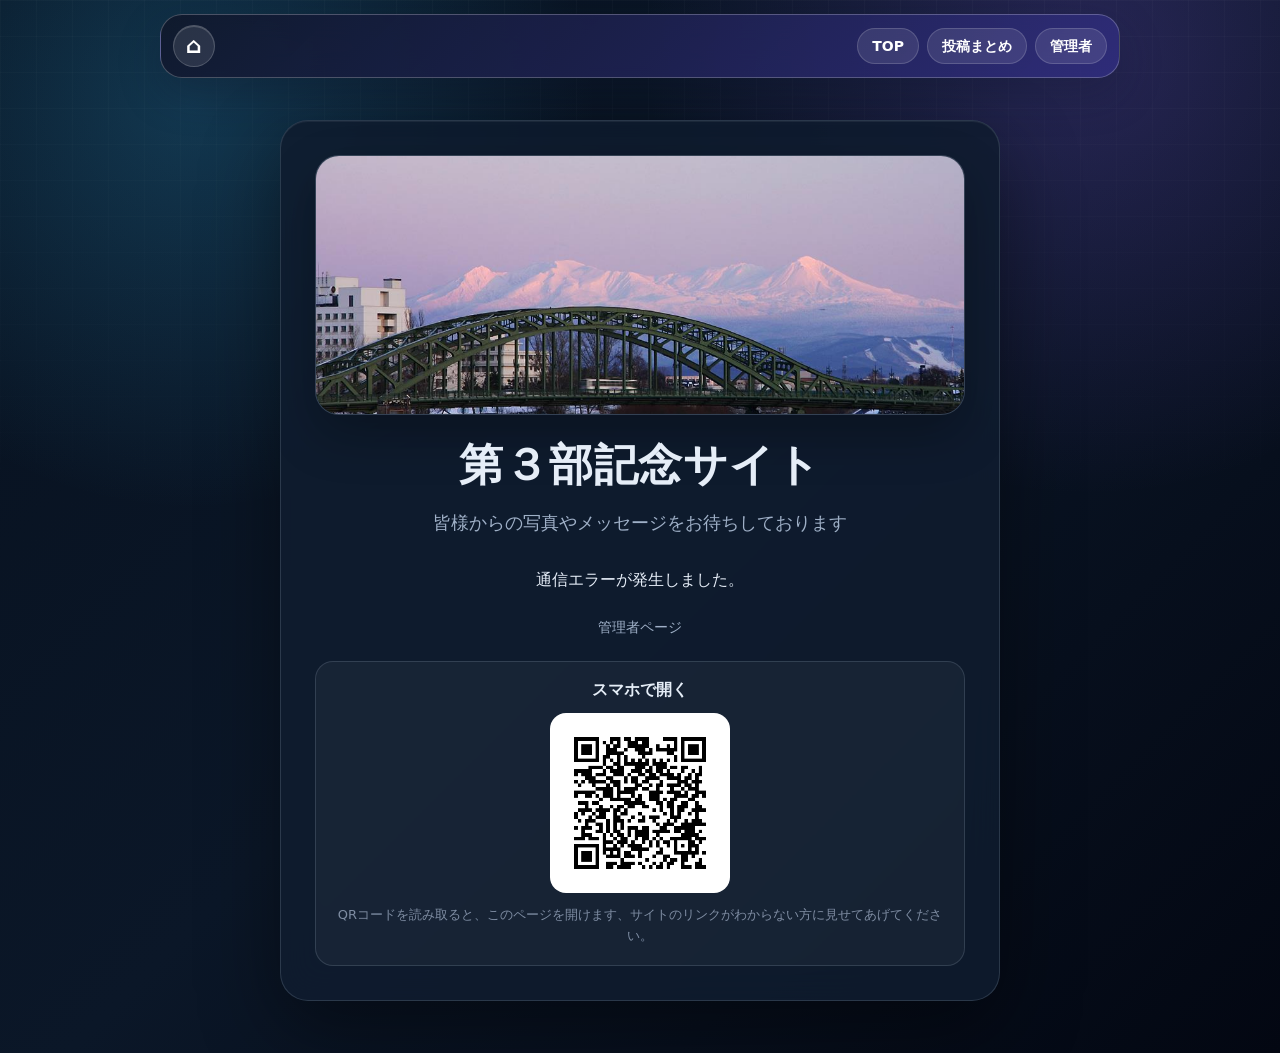
==== commit e006f927: "Add files via upload" ====
--- a/index.html
+++ b/index.html
@@ -11,7 +11,7 @@
 <body>
 
 <header class="site-nav" data-site-nav>
-    <a class="site-nav-brand" href="/index.html">記念サイト</a>
+    <a class="site-nav-home" href="/index.html" aria-label="TOPへ戻る" title="TOPへ戻る"><span aria-hidden="true">⌂</span></a>
 
     <button
         class="site-nav-toggle"
--- a/style.css
+++ b/style.css
@@ -2097,8 +2097,8 @@
     display:flex;
     align-items:center;
     justify-content:space-between;
-    gap:14px;
-    padding:10px 12px 10px 18px;
+    gap:12px;
+    padding:10px 12px;
     border:1px solid rgba(255,255,255,.24);
     border-radius:22px;
     background:linear-gradient(135deg, rgba(15,23,42,.88), rgba(49,46,129,.82));
@@ -2107,13 +2107,29 @@
     transform:translateX(-50%);
 }
 
-.site-nav-brand{
+.site-nav-home{
     flex:0 0 auto;
+    width:42px;
+    min-height:42px;
+    display:inline-flex;
+    align-items:center;
+    justify-content:center;
+    border:1px solid rgba(255,255,255,.18);
+    border-radius:999px;
     color:#fff;
-    font-weight:800;
-    letter-spacing:.04em;
+    background:rgba(255,255,255,.11);
     text-decoration:none;
-    white-space:nowrap;
+    font-size:22px;
+    font-weight:900;
+    line-height:1;
+    box-shadow:inset 0 1px 0 rgba(255,255,255,.18);
+    transition:transform .18s ease, background .18s ease, border-color .18s ease;
+}
+
+.site-nav-home:hover{
+    background:rgba(255,255,255,.2);
+    border-color:rgba(255,255,255,.36);
+    transform:translateY(-1px);
 }
 
 .site-nav-links{
@@ -2124,7 +2140,8 @@
 }
 
 .site-nav-links a,
-.site-nav-toggle{
+.site-nav-toggle,
+.site-nav-dropdown > summary{
     border:1px solid rgba(255,255,255,.16);
     border-radius:999px;
     color:#fff;
@@ -2136,7 +2153,8 @@
     line-height:1;
 }
 
-.site-nav-links a{
+.site-nav-links a,
+.site-nav-dropdown > summary{
     display:inline-flex;
     align-items:center;
     min-height:36px;
@@ -2145,7 +2163,9 @@
 }
 
 .site-nav-links a:hover,
-.site-nav-toggle:hover{
+.site-nav-toggle:hover,
+.site-nav-dropdown > summary:hover,
+.site-nav-dropdown[open] > summary{
     background:rgba(255,255,255,.18);
     border-color:rgba(255,255,255,.34);
     transform:translateY(-1px);
@@ -2155,7 +2175,7 @@
     display:none;
     align-items:center;
     gap:8px;
-    min-height:38px;
+    min-height:42px;
     padding:10px 14px;
     cursor:pointer;
 }
@@ -2165,13 +2185,64 @@
     line-height:1;
 }
 
+.site-nav-dropdown{
+    position:relative;
+    flex:0 0 auto;
+}
+
+.site-nav-dropdown > summary{
+    cursor:pointer;
+    list-style:none;
+    user-select:none;
+}
+
+.site-nav-dropdown > summary::-webkit-details-marker{
+    display:none;
+}
+
+.site-nav-dropdown > summary::after{
+    content:"⌄";
+    margin-left:8px;
+    font-size:12px;
+    line-height:1;
+    opacity:.9;
+}
+
+.site-nav-dropdown[open] > summary::after{
+    content:"⌃";
+}
+
+.site-nav-dropdown-list{
+    position:absolute;
+    top:calc(100% + 8px);
+    right:0;
+    z-index:1001;
+    min-width:220px;
+    max-height:320px;
+    display:grid;
+    gap:6px;
+    padding:8px;
+    overflow:auto;
+    border:1px solid rgba(255,255,255,.2);
+    border-radius:18px;
+    background:linear-gradient(135deg, rgba(15,23,42,.98), rgba(49,46,129,.96));
+    box-shadow:0 18px 40px rgba(15,23,42,.36);
+}
+
+.site-nav-links .site-nav-dropdown-list a{
+    width:100%;
+    justify-content:flex-start;
+    min-height:38px;
+    white-space:nowrap;
+}
+
 @media (max-width:720px){
     body.has-site-nav{
         padding-top:88px;
     }
 
     .site-nav{
-        align-items:stretch;
+        align-items:center;
         flex-wrap:wrap;
         border-radius:20px;
     }
@@ -2192,9 +2263,27 @@
         display:grid;
     }
 
-    .site-nav-links a{
+    .site-nav-links a,
+    .site-nav-dropdown > summary{
         justify-content:center;
         min-height:44px;
+    }
+
+    .site-nav-dropdown{
+        width:100%;
+    }
+
+    .site-nav-dropdown-list{
+        position:static;
+        width:100%;
+        min-width:0;
+        max-height:260px;
+        margin-top:8px;
+    }
+
+    .site-nav-links .site-nav-dropdown-list a{
+        justify-content:center;
+        white-space:normal;
     }
 }
 
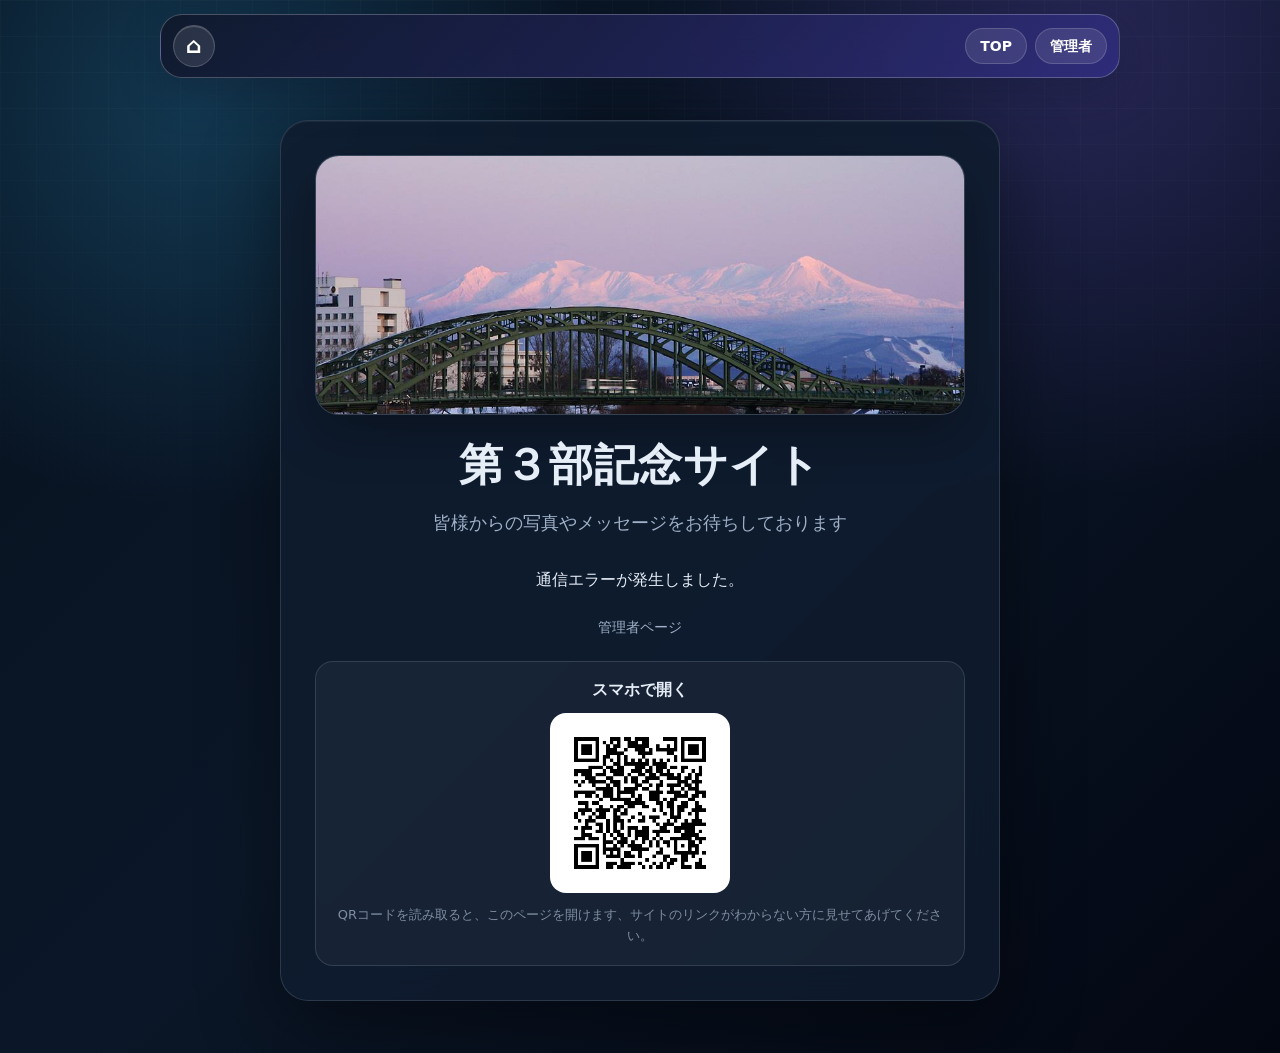
==== commit 55ddc692: "Add files via upload" ====
--- a/index.html
+++ b/index.html
@@ -615,6 +615,15 @@
         }
 
 
+        function isSummaryLinkVisible(settings) {
+            if (!settings || settings.summary_enabled === false) {
+                return false;
+            }
+
+            return settings.show_photo_list !== false || settings.show_message_list !== false;
+        }
+
+
         async function appendSummaryLink(list) {
             try {
                 const response = await fetch(`/api/summary?meta=1&t=${Date.now()}`, {
@@ -623,7 +632,7 @@
 
                 const data = await response.json();
 
-                if (!response.ok || !data.ok || !data.settings || !data.settings.summary_enabled) {
+                if (!response.ok || !data.ok || !isSummaryLinkVisible(data.settings)) {
                     return;
                 }
 
--- a/style.css
+++ b/style.css
@@ -2296,3 +2296,10 @@
         padding-top:0 !important;
     }
 }
+
+/* ===== まとめページ設定連動 ===== */
+.site-nav-links a[hidden],
+.summary-toolbar button[hidden],
+.summary-option-grid button[hidden]{
+    display:none !important;
+}
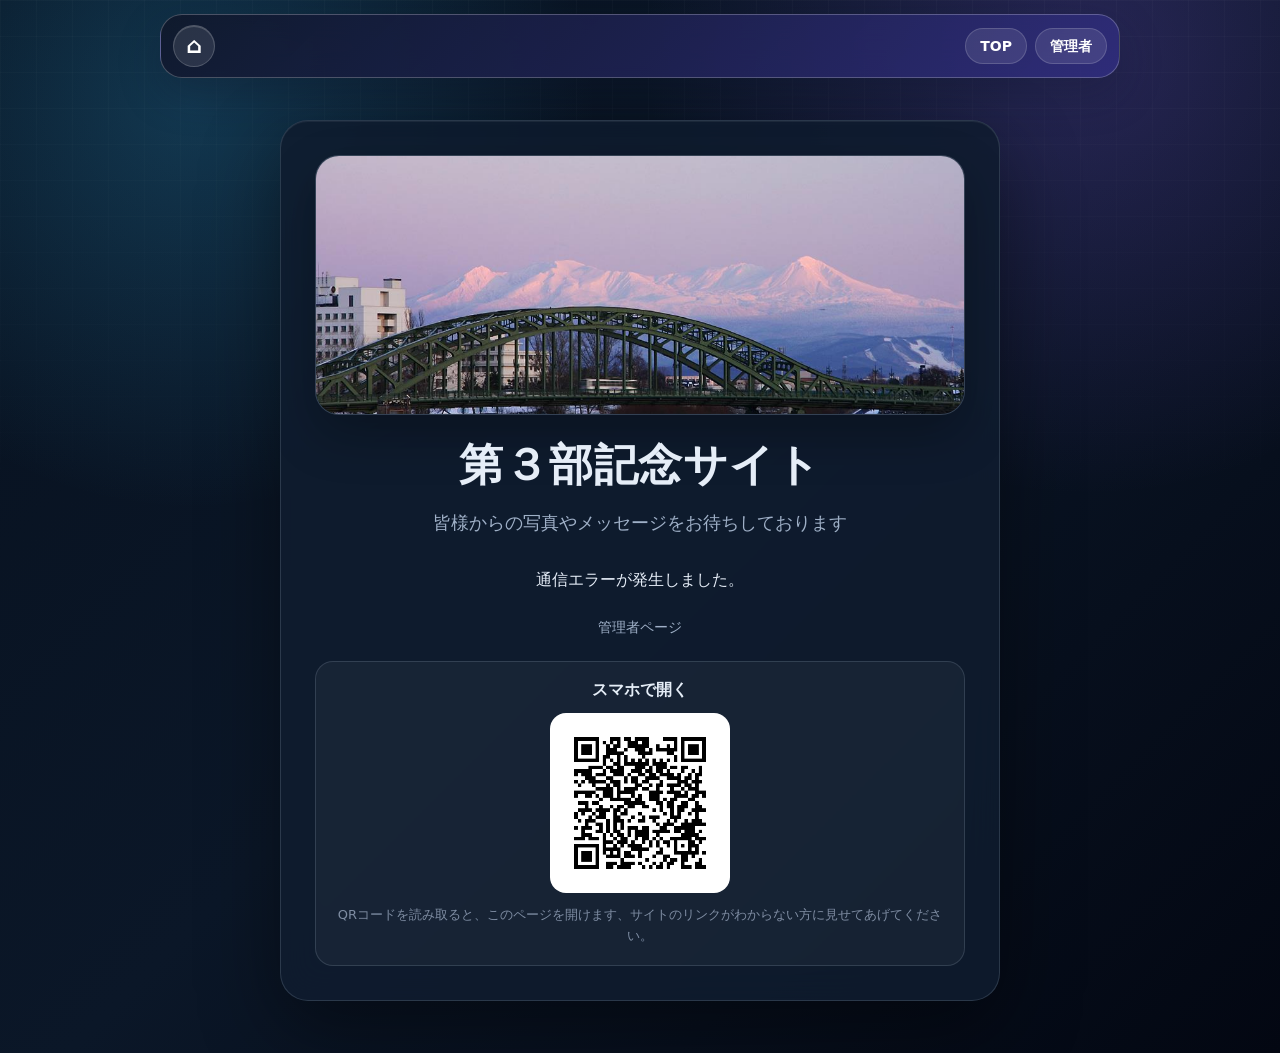
==== commit fc7c45a2: "index.html を更新" ====
--- a/index.html
+++ b/index.html
@@ -616,11 +616,8 @@
 
 
         function isSummaryLinkVisible(settings) {
-            if (!settings || settings.summary_enabled === false) {
-                return false;
-            }
-
-            return settings.show_photo_list !== false || settings.show_message_list !== false;
+            // TOPカードの表示可否だけを、管理者設定の「TOPページとメニューにリンクを表示する」で判定する。
+            return Boolean(settings) && settings.summary_enabled !== false;
         }
 
 
--- a/style.css
+++ b/style.css
@@ -2303,3 +2303,11 @@
 .summary-option-grid button[hidden]{
     display:none !important;
 }
+
+/* ボタン内テキストを中央揃えにする */
+.button-center-text {
+    display: inline-flex;
+    align-items: center;
+    justify-content: center;
+    text-align: center;
+}
